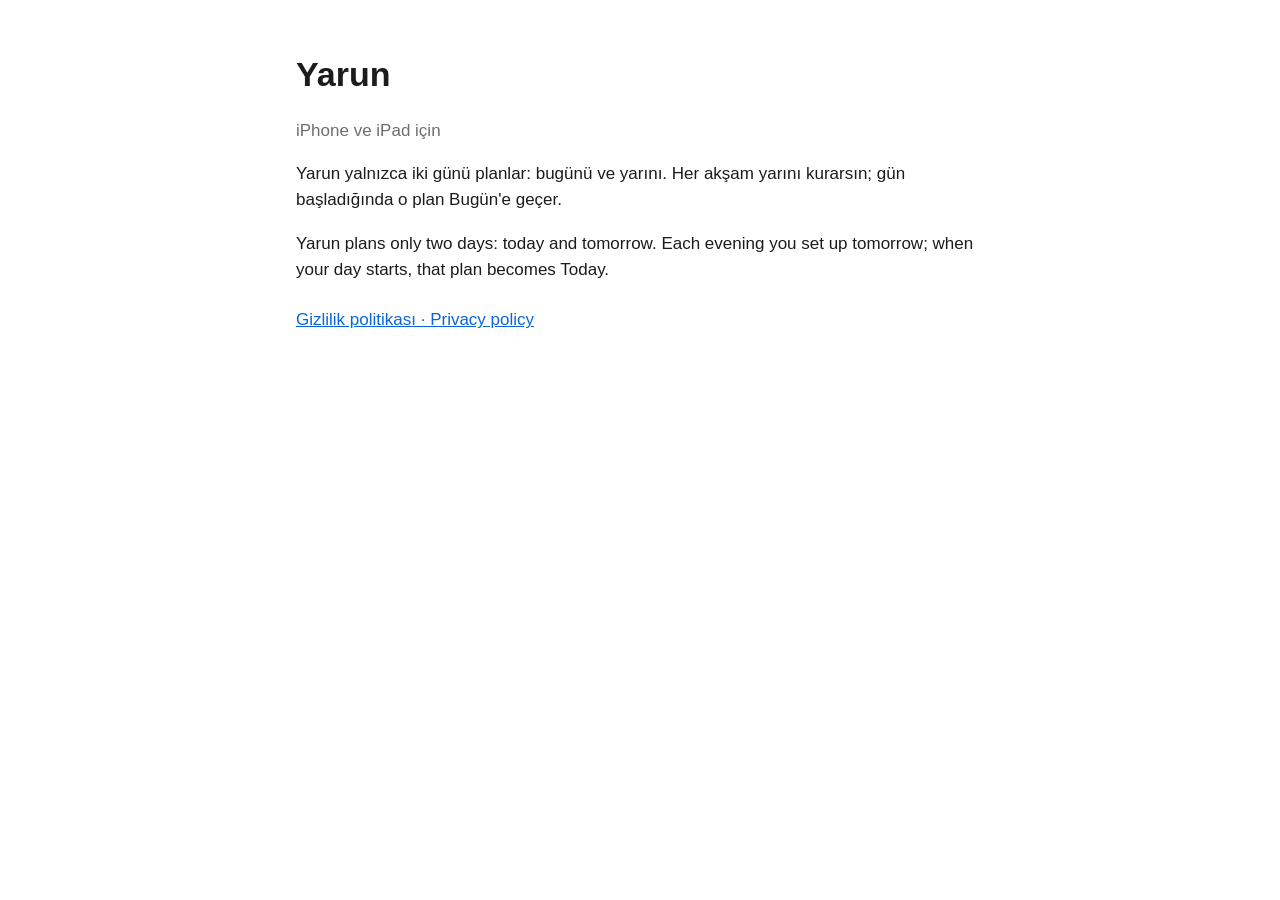
==== index.html @ 9ab670f5 "Yarun: ana sayfa ve gizlilik politikası" ====
<!doctype html>
<html lang="tr">
<head>
<meta charset="utf-8">
<meta name="viewport" content="width=device-width, initial-scale=1">
<title>Yarun</title>
<link rel="stylesheet" href="style.css">
</head>
<body>
<main>
  <h1>Yarun</h1>
  <p class="muted">iPhone ve iPad için</p>

  <p>Yarun yalnızca iki günü planlar: bugünü ve yarını. Her akşam yarını
  kurarsın; gün başladığında o plan Bugün'e geçer.</p>

  <p lang="en">Yarun plans only two days: today and tomorrow. Each evening
  you set up tomorrow; when your day starts, that plan becomes Today.</p>

  <nav>
    <a href="privacy.html">Gizlilik politikası · Privacy policy</a>
  </nav>
</main>
</body>
</html>
---- style.css ----
:root { --bg: #ffffff; --fg: #1c1c1e; --muted: #6e6e73; --link: #0a66d8; --line: #e5e5ea; }
@media (prefers-color-scheme: dark) {
  :root { --bg: #000000; --fg: #f2f2f7; --muted: #a1a1a6; --link: #4c9bff; --line: #2c2c2e; }
}
* { box-sizing: border-box; }
body { margin: 0; background: var(--bg); color: var(--fg);
       font: 17px/1.55 -apple-system, BlinkMacSystemFont, "Segoe UI", Roboto, sans-serif; }
main { max-width: 720px; margin: 0 auto; padding: 48px 16px 64px; }
h1 { font-size: 34px; margin: 0 0 4px; }
h2 { font-size: 22px; margin: 40px 0 8px; padding-top: 24px; border-top: 1px solid var(--line); }
h3 { font-size: 17px; margin: 24px 0 4px; }
p, li { color: var(--fg); }
.muted { color: var(--muted); }
a { color: var(--link); }
nav { margin-top: 24px; }
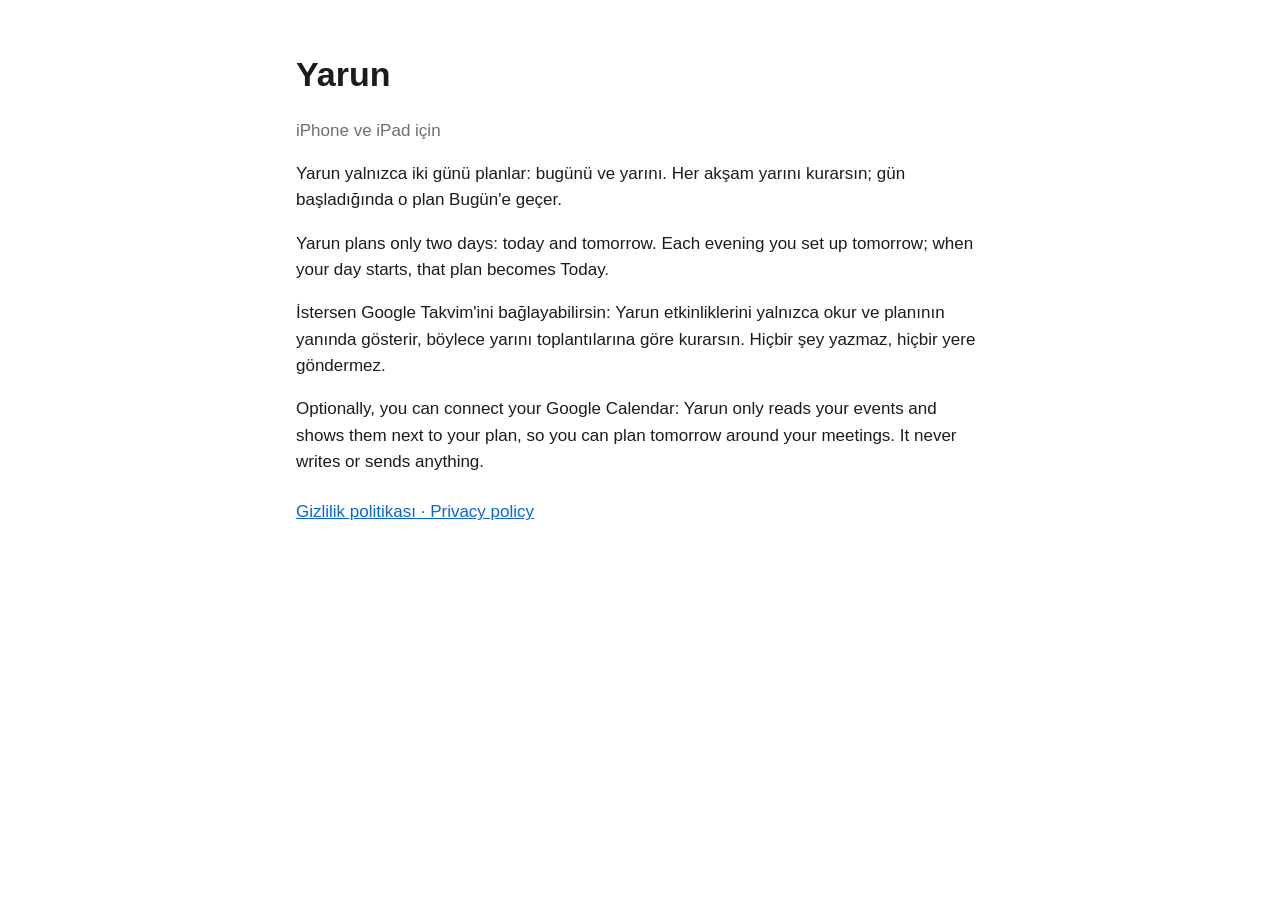
==== commit a33a141e: "İletişim adresi; ana sayfada Google Takvim kullanımı" ====
--- a/index.html
+++ b/index.html
@@ -17,6 +17,14 @@
   <p lang="en">Yarun plans only two days: today and tomorrow. Each evening
   you set up tomorrow; when your day starts, that plan becomes Today.</p>
 
+  <p>İstersen Google Takvim'ini bağlayabilirsin: Yarun etkinliklerini
+  yalnızca okur ve planının yanında gösterir, böylece yarını
+  toplantılarına göre kurarsın. Hiçbir şey yazmaz, hiçbir yere göndermez.</p>
+
+  <p lang="en">Optionally, you can connect your Google Calendar: Yarun only
+  reads your events and shows them next to your plan, so you can plan
+  tomorrow around your meetings. It never writes or sends anything.</p>
+
   <nav>
     <a href="privacy.html">Gizlilik politikası · Privacy policy</a>
   </nav>
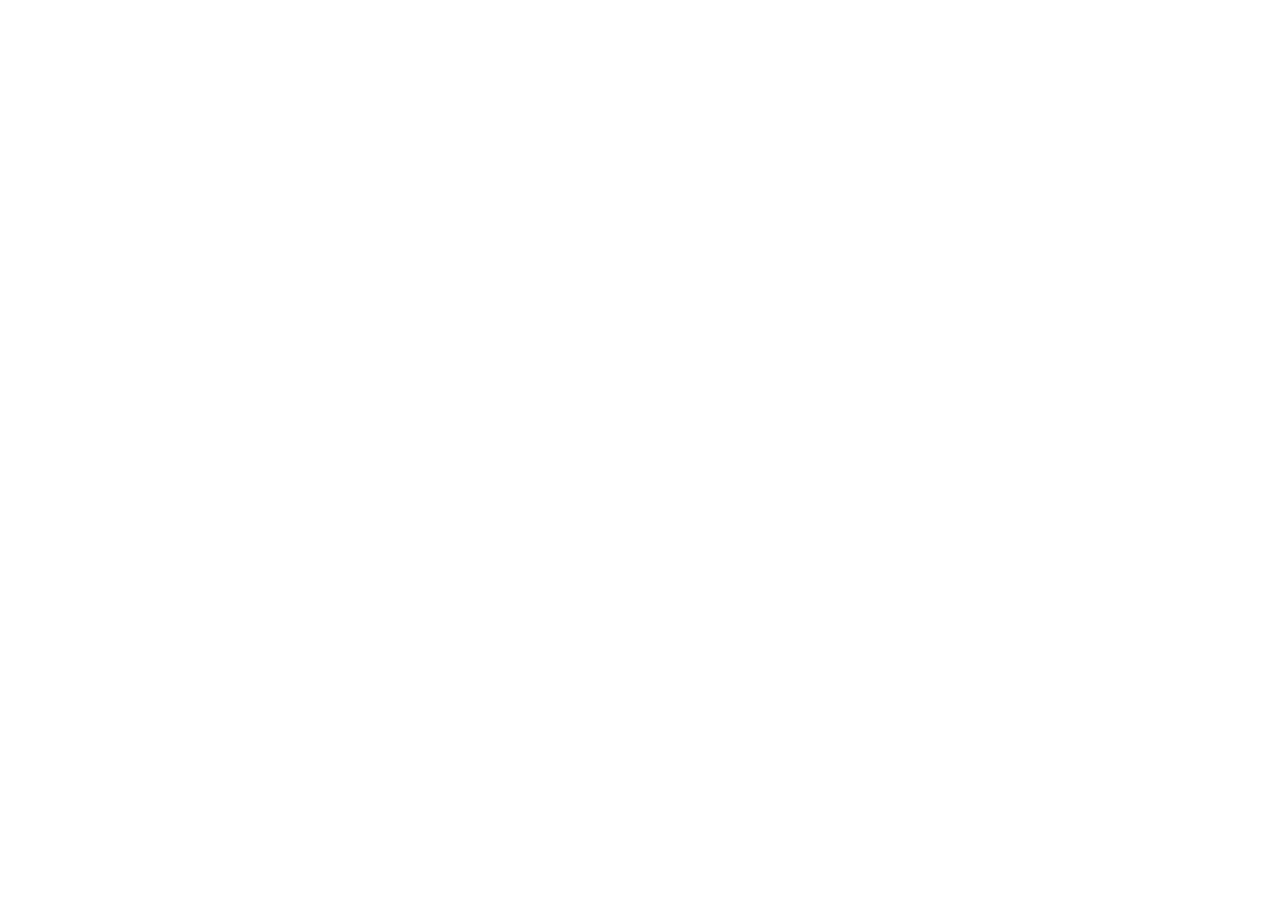
==== commit 77ef76e2: "Taşındı: genceumut.com/projects/yarun" ====
--- a/index.html
+++ b/index.html
@@ -4,30 +4,11 @@
 <meta charset="utf-8">
 <meta name="viewport" content="width=device-width, initial-scale=1">
 <title>Yarun</title>
-<link rel="stylesheet" href="style.css">
+<link rel="canonical" href="https://genceumut.com/projects/yarun/">
+<meta http-equiv="refresh" content="0; url=https://genceumut.com/projects/yarun/">
 </head>
 <body>
-<main>
-  <h1>Yarun</h1>
-  <p class="muted">iPhone ve iPad için</p>
-
-  <p>Yarun yalnızca iki günü planlar: bugünü ve yarını. Her akşam yarını
-  kurarsın; gün başladığında o plan Bugün'e geçer.</p>
-
-  <p lang="en">Yarun plans only two days: today and tomorrow. Each evening
-  you set up tomorrow; when your day starts, that plan becomes Today.</p>
-
-  <p>İstersen Google Takvim'ini bağlayabilirsin: Yarun etkinliklerini
-  yalnızca okur ve planının yanında gösterir, böylece yarını
-  toplantılarına göre kurarsın. Hiçbir şey yazmaz, hiçbir yere göndermez.</p>
-
-  <p lang="en">Optionally, you can connect your Google Calendar: Yarun only
-  reads your events and shows them next to your plan, so you can plan
-  tomorrow around your meetings. It never writes or sends anything.</p>
-
-  <nav>
-    <a href="privacy.html">Gizlilik politikası · Privacy policy</a>
-  </nav>
-</main>
+<p>Bu sayfa taşındı · This page has moved:
+<a href="https://genceumut.com/projects/yarun/">https://genceumut.com/projects/yarun/</a></p>
 </body>
 </html>
